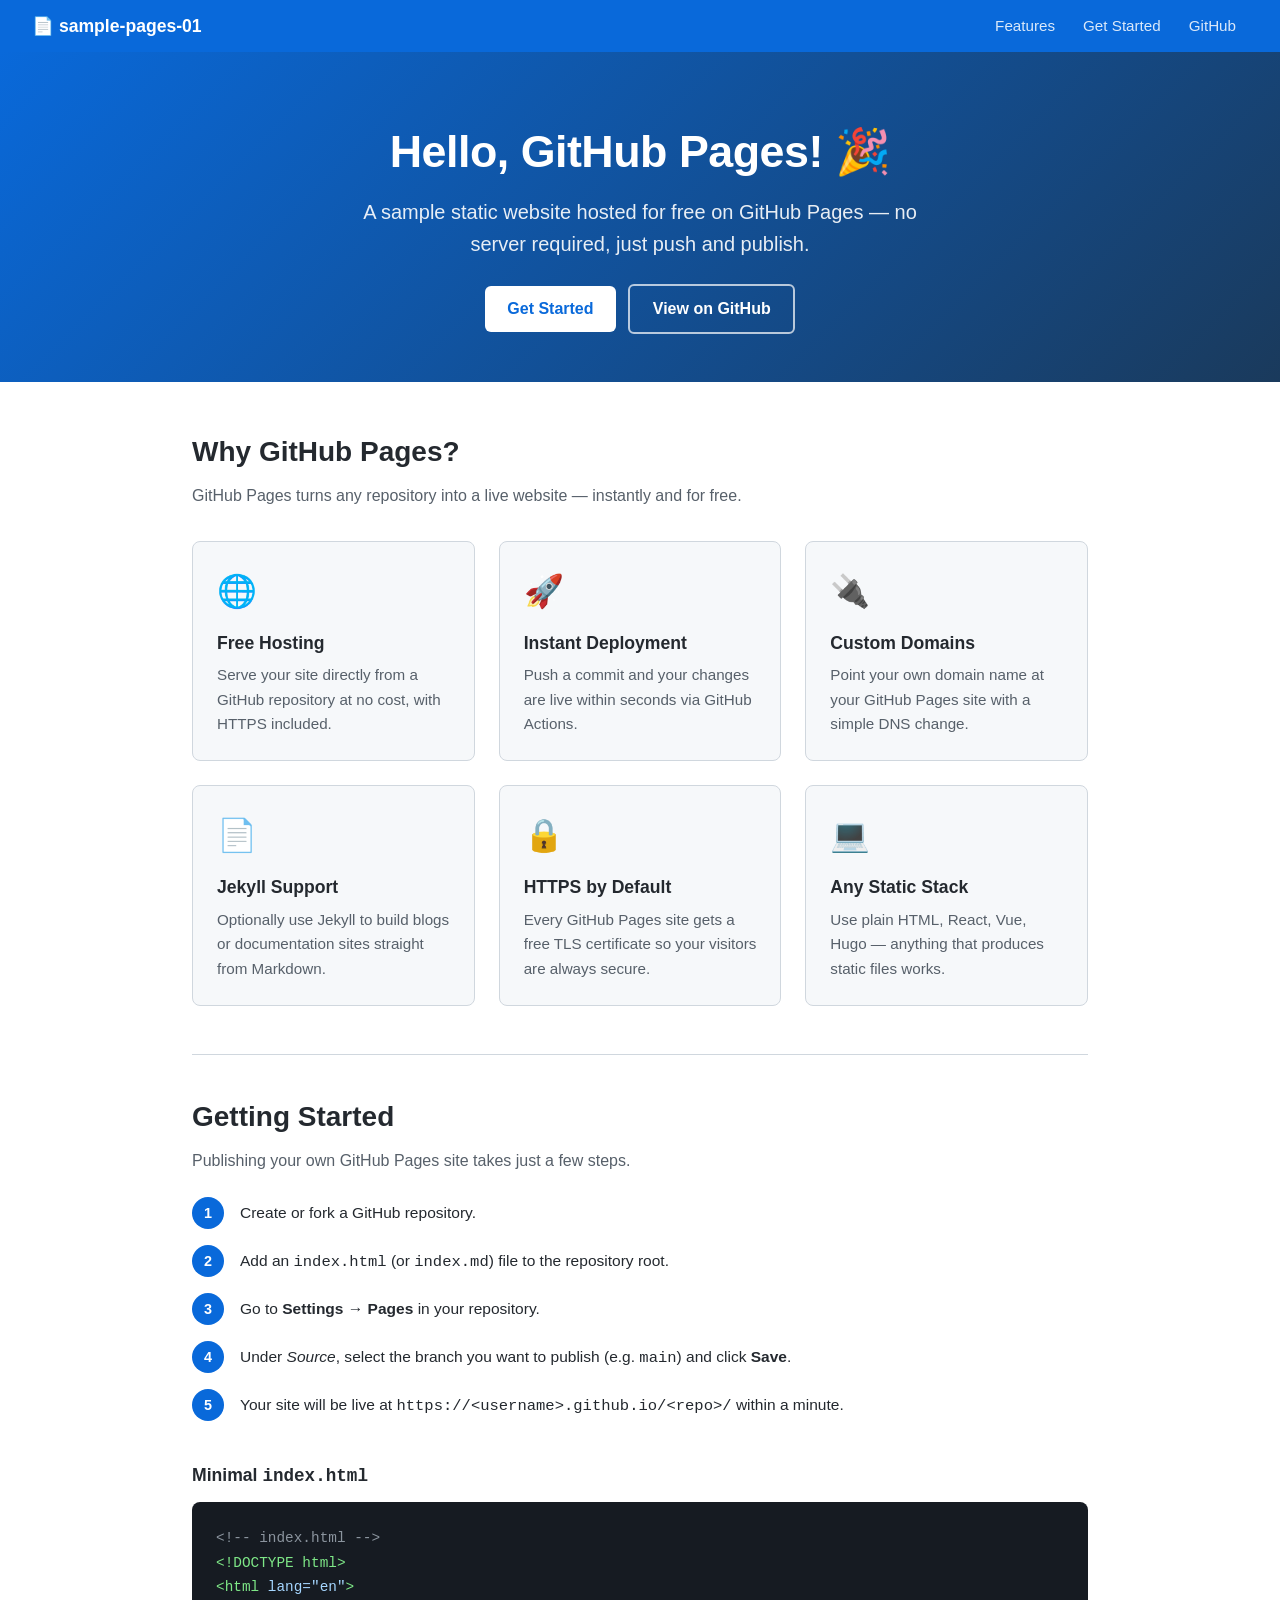
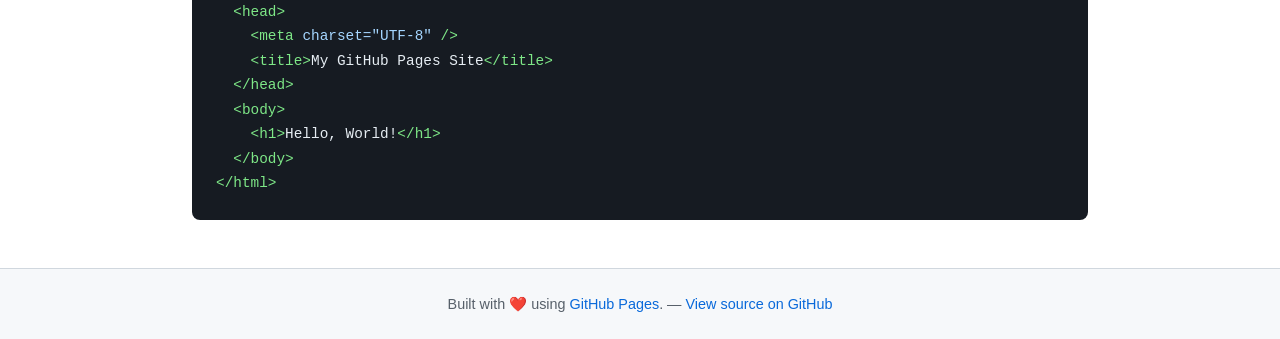
==== index.html @ 4d8cac76 "Add sample GitHub Pages website (index.html, styles.css, README) Co-authored-by: SBakerMmu <15622141" ====
<!DOCTYPE html>
<html lang="en">
<head>
  <meta charset="UTF-8" />
  <meta name="viewport" content="width=device-width, initial-scale=1.0" />
  <meta name="description" content="A sample GitHub Pages website demonstrating how to host a static site with GitHub Pages." />
  <title>Sample GitHub Pages Site</title>
  <link rel="stylesheet" href="styles.css" />
</head>
<body>

  <!-- Navigation -->
  <nav>
    <span class="logo">&#128196; sample-pages-01</span>
    <ul>
      <li><a href="#features">Features</a></li>
      <li><a href="#getting-started">Get Started</a></li>
      <li><a href="https://github.com/SBakerMmu/sample-pages-01" target="_blank" rel="noopener">GitHub</a></li>
    </ul>
  </nav>

  <!-- Hero -->
  <header>
    <h1>Hello, GitHub Pages! &#127881;</h1>
    <p class="subtitle">
      A sample static website hosted for free on GitHub Pages &mdash;
      no server required, just push and publish.
    </p>
    <a class="btn btn-primary" href="#getting-started">Get Started</a>
    <a class="btn btn-secondary" href="https://github.com/SBakerMmu/sample-pages-01" target="_blank" rel="noopener">View on GitHub</a>
  </header>

  <main>

    <!-- Features -->
    <section id="features">
      <h2>Why GitHub Pages?</h2>
      <p class="section-intro">
        GitHub Pages turns any repository into a live website &mdash; instantly and for free.
      </p>

      <div class="features">
        <div class="feature-card">
          <div class="icon">&#127760;</div>
          <h3>Free Hosting</h3>
          <p>Serve your site directly from a GitHub repository at no cost, with HTTPS included.</p>
        </div>
        <div class="feature-card">
          <div class="icon">&#128640;</div>
          <h3>Instant Deployment</h3>
          <p>Push a commit and your changes are live within seconds via GitHub Actions.</p>
        </div>
        <div class="feature-card">
          <div class="icon">&#128268;</div>
          <h3>Custom Domains</h3>
          <p>Point your own domain name at your GitHub Pages site with a simple DNS change.</p>
        </div>
        <div class="feature-card">
          <div class="icon">&#128196;</div>
          <h3>Jekyll Support</h3>
          <p>Optionally use Jekyll to build blogs or documentation sites straight from Markdown.</p>
        </div>
        <div class="feature-card">
          <div class="icon">&#128274;</div>
          <h3>HTTPS by Default</h3>
          <p>Every GitHub Pages site gets a free TLS certificate so your visitors are always secure.</p>
        </div>
        <div class="feature-card">
          <div class="icon">&#128187;</div>
          <h3>Any Static Stack</h3>
          <p>Use plain HTML, React, Vue, Hugo &mdash; anything that produces static files works.</p>
        </div>
      </div>
    </section>

    <hr class="section-divider" />

    <!-- Getting Started -->
    <section id="getting-started">
      <h2>Getting Started</h2>
      <p class="section-intro">
        Publishing your own GitHub Pages site takes just a few steps.
      </p>

      <ol class="steps">
        <li><span>Create or fork a GitHub repository.</span></li>
        <li><span>Add an <code>index.html</code> (or <code>index.md</code>) file to the repository root.</span></li>
        <li><span>Go to <strong>Settings &rarr; Pages</strong> in your repository.</span></li>
        <li><span>Under <em>Source</em>, select the branch you want to publish (e.g. <code>main</code>) and click <strong>Save</strong>.</span></li>
        <li><span>Your site will be live at <code>https://&lt;username&gt;.github.io/&lt;repo&gt;/</code> within a minute.</span></li>
      </ol>

      <h3 style="margin-bottom:0.75rem; font-size:1.1rem;">Minimal <code>index.html</code></h3>
      <div class="code-block">
        <span class="comment">&lt;!-- index.html --&gt;</span><br />
        <span class="tag">&lt;!DOCTYPE html&gt;</span><br />
        <span class="tag">&lt;html</span> <span class="string">lang="en"</span><span class="tag">&gt;</span><br />
        &nbsp;&nbsp;<span class="tag">&lt;head&gt;</span><br />
        &nbsp;&nbsp;&nbsp;&nbsp;<span class="tag">&lt;meta</span> <span class="string">charset="UTF-8"</span> <span class="tag">/&gt;</span><br />
        &nbsp;&nbsp;&nbsp;&nbsp;<span class="tag">&lt;title&gt;</span>My GitHub Pages Site<span class="tag">&lt;/title&gt;</span><br />
        &nbsp;&nbsp;<span class="tag">&lt;/head&gt;</span><br />
        &nbsp;&nbsp;<span class="tag">&lt;body&gt;</span><br />
        &nbsp;&nbsp;&nbsp;&nbsp;<span class="tag">&lt;h1&gt;</span>Hello, World!<span class="tag">&lt;/h1&gt;</span><br />
        &nbsp;&nbsp;<span class="tag">&lt;/body&gt;</span><br />
        <span class="tag">&lt;/html&gt;</span>
      </div>
    </section>

  </main>

  <!-- Footer -->
  <footer>
    <p>
      Built with &#10084;&#65039; using
      <a href="https://pages.github.com/" target="_blank" rel="noopener">GitHub Pages</a>.
      &mdash;
      <a href="https://github.com/SBakerMmu/sample-pages-01" target="_blank" rel="noopener">View source on GitHub</a>
    </p>
  </footer>

</body>
</html>
---- styles.css ----
/* Reset & base */
*, *::before, *::after {
  box-sizing: border-box;
  margin: 0;
  padding: 0;
}

body {
  font-family: -apple-system, BlinkMacSystemFont, "Segoe UI", Roboto, Helvetica, Arial, sans-serif;
  color: #24292f;
  background: #ffffff;
  line-height: 1.6;
}

a {
  color: #0969da;
  text-decoration: none;
}

a:hover {
  text-decoration: underline;
}

/* Header / Hero */
header {
  background: linear-gradient(135deg, #0969da 0%, #1a3a5c 100%);
  color: #ffffff;
  padding: 4rem 2rem 3rem;
  text-align: center;
}

header h1 {
  font-size: 2.8rem;
  font-weight: 700;
  margin-bottom: 0.5rem;
  letter-spacing: -0.5px;
}

header p.subtitle {
  font-size: 1.25rem;
  opacity: 0.9;
  max-width: 600px;
  margin: 0 auto 1.5rem;
}

.btn {
  display: inline-block;
  padding: 0.65rem 1.4rem;
  border-radius: 6px;
  font-size: 1rem;
  font-weight: 600;
  cursor: pointer;
  transition: opacity 0.2s;
}

.btn:hover {
  opacity: 0.85;
  text-decoration: none;
}

.btn-primary {
  background: #ffffff;
  color: #0969da;
  margin-right: 0.5rem;
}

.btn-secondary {
  background: transparent;
  color: #ffffff;
  border: 2px solid rgba(255,255,255,0.7);
}

/* Nav */
nav {
  background: #0969da;
  padding: 0 2rem;
  display: flex;
  align-items: center;
  justify-content: space-between;
  gap: 1rem;
}

nav .logo {
  font-weight: 700;
  font-size: 1.1rem;
  color: #ffffff;
  padding: 0.75rem 0;
}

nav ul {
  list-style: none;
  display: flex;
  gap: 0.25rem;
}

nav ul li a {
  color: rgba(255,255,255,0.85);
  padding: 0.75rem 0.75rem;
  display: block;
  font-size: 0.95rem;
  border-radius: 4px;
  transition: background 0.15s;
}

nav ul li a:hover {
  background: rgba(255,255,255,0.15);
  text-decoration: none;
  color: #ffffff;
}

/* Main content */
main {
  max-width: 960px;
  margin: 0 auto;
  padding: 3rem 2rem;
}

/* Features grid */
.features {
  display: grid;
  grid-template-columns: repeat(auto-fit, minmax(240px, 1fr));
  gap: 1.5rem;
  margin: 2rem 0 3rem;
}

.feature-card {
  border: 1px solid #d0d7de;
  border-radius: 8px;
  padding: 1.5rem;
  background: #f6f8fa;
  transition: box-shadow 0.2s;
}

.feature-card:hover {
  box-shadow: 0 4px 12px rgba(0,0,0,0.1);
}

.feature-card .icon {
  font-size: 2rem;
  margin-bottom: 0.75rem;
}

.feature-card h3 {
  font-size: 1.1rem;
  margin-bottom: 0.4rem;
}

.feature-card p {
  font-size: 0.95rem;
  color: #57606a;
}

/* Section headings */
section h2 {
  font-size: 1.75rem;
  margin-bottom: 0.5rem;
  color: #24292f;
}

section .section-intro {
  color: #57606a;
  margin-bottom: 1.5rem;
  max-width: 680px;
}

/* Code block */
.code-block {
  background: #161b22;
  color: #e6edf3;
  border-radius: 8px;
  padding: 1.5rem;
  font-family: "SFMono-Regular", Consolas, "Liberation Mono", Menlo, monospace;
  font-size: 0.9rem;
  overflow-x: auto;
  line-height: 1.7;
}

.code-block .comment { color: #8b949e; }
.code-block .keyword { color: #ff7b72; }
.code-block .string  { color: #a5d6ff; }
.code-block .tag     { color: #7ee787; }

/* Steps list */
.steps {
  counter-reset: step;
  list-style: none;
  margin: 1.5rem 0 2.5rem;
  display: flex;
  flex-direction: column;
  gap: 1rem;
}

.steps li {
  counter-increment: step;
  display: flex;
  align-items: flex-start;
  gap: 1rem;
}

.steps li::before {
  content: counter(step);
  background: #0969da;
  color: #fff;
  width: 2rem;
  height: 2rem;
  border-radius: 50%;
  display: flex;
  align-items: center;
  justify-content: center;
  font-weight: 700;
  flex-shrink: 0;
  font-size: 0.9rem;
}

.steps li span {
  padding-top: 0.25rem;
  font-size: 0.97rem;
  color: #24292f;
}

/* Divider */
hr.section-divider {
  border: none;
  border-top: 1px solid #d0d7de;
  margin: 2.5rem 0;
}

/* Footer */
footer {
  background: #f6f8fa;
  border-top: 1px solid #d0d7de;
  text-align: center;
  padding: 1.5rem 2rem;
  font-size: 0.9rem;
  color: #57606a;
}

footer a {
  color: #0969da;
}

/* Responsive */
@media (max-width: 600px) {
  header h1 { font-size: 2rem; }
  header p.subtitle { font-size: 1rem; }
  nav ul { gap: 0; }
  nav ul li a { padding: 0.75rem 0.5rem; font-size: 0.88rem; }
}
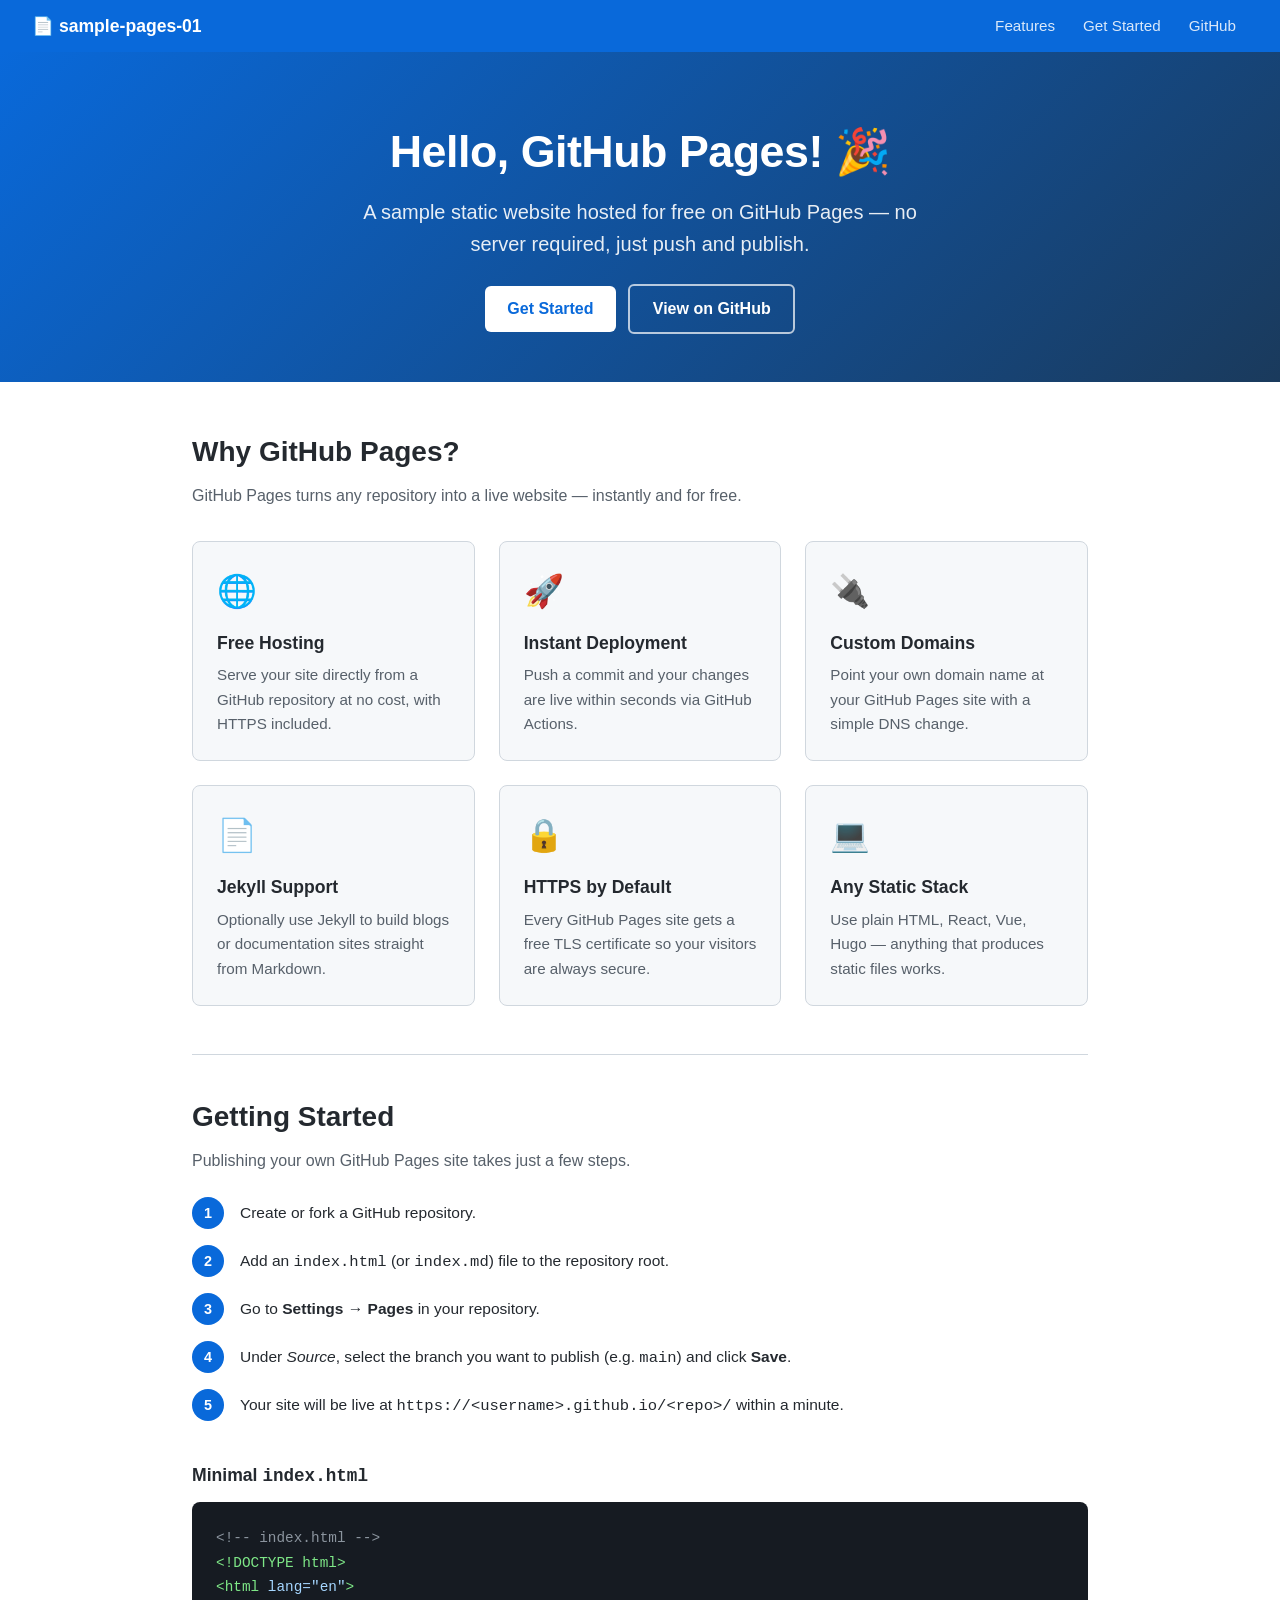
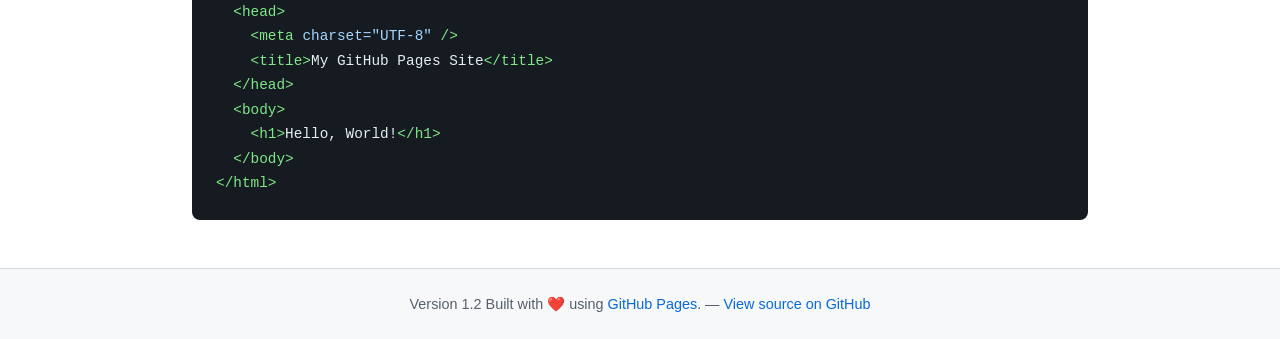
==== commit 6c450a16: "version 1.2" ====
--- a/index.html
+++ b/index.html
@@ -111,11 +111,12 @@
   <!-- Footer -->
   <footer>
     <p>
-      Built with &#10084;&#65039; using
+      Version 1.2 Built with &#10084;&#65039; using
       <a href="https://pages.github.com/" target="_blank" rel="noopener">GitHub Pages</a>.
       &mdash;
       <a href="https://github.com/SBakerMmu/sample-pages-01" target="_blank" rel="noopener">View source on GitHub</a>
     </p>
+
   </footer>
 
 </body>
